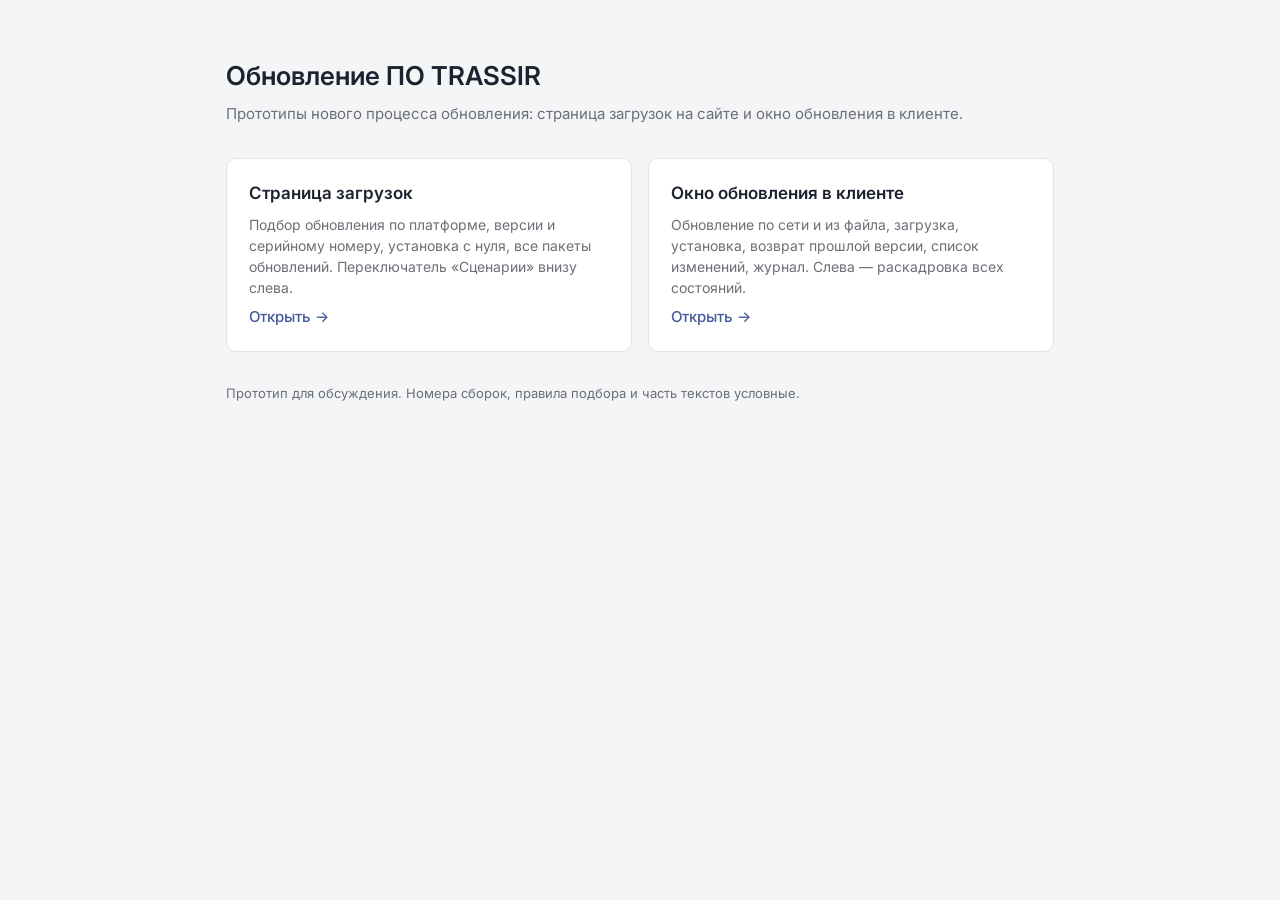
==== index.html @ 15fe6244 "Прототипы обновления ПО TRASSIR: страница загрузок и окно обновления Co-Authored-By: Claude Opus 5.5" ====
<!doctype html>
<html lang="ru">
<head>
<meta charset="utf-8">
<meta name="viewport" content="width=device-width,initial-scale=1">
<title>Обновление ПО TRASSIR — прототипы</title>
<link href="https://fonts.googleapis.com/css2?family=Inter:wght@400;500;600&display=swap" rel="stylesheet">
<style>
:root{--bg:#f4f5f7;--card:#fff;--txt:#1d2230;--muted:#6b6f76;--line:#e1e4ea;--pri:#445b9c;--r:10px}
*{box-sizing:border-box}
body{margin:0;background:var(--bg);color:var(--txt);font:15px/1.5 Inter,system-ui,sans-serif}
main{max-width:860px;margin:0 auto;padding:56px 16px}
h1{font-size:26px;font-weight:600;margin:0 0 8px}
.sub{color:var(--muted);margin:0 0 32px}
.grid{display:grid;grid-template-columns:repeat(auto-fit,minmax(260px,1fr));gap:16px}
a.card{display:flex;flex-direction:column;gap:8px;padding:22px;background:var(--card);border:1px solid var(--line);border-radius:var(--r);color:inherit;text-decoration:none;transition:border-color .15s,box-shadow .15s}
a.card:hover{border-color:var(--pri);box-shadow:0 4px 16px rgba(68,91,156,.12)}
.card b{font-size:17px;font-weight:600}
.card span{color:var(--muted);font-size:14px}
.card i{font-style:normal;color:var(--pri);font-weight:500;margin-top:auto}
.note{margin-top:32px;color:var(--muted);font-size:13px}
</style>
</head>
<body>
<main>
  <h1>Обновление ПО TRASSIR</h1>
  <p class="sub">Прототипы нового процесса обновления: страница загрузок на сайте и окно обновления в клиенте.</p>
  <div class="grid">
    <a class="card" href="site.html"><b>Страница загрузок</b><span>Подбор обновления по платформе, версии и серийному номеру, установка с нуля, все пакеты обновлений. Переключатель «Сценарии» внизу слева.</span><i>Открыть →</i></a>
    <a class="card" href="client.html"><b>Окно обновления в клиенте</b><span>Обновление по сети и из файла, загрузка, установка, возврат прошлой версии, список изменений, журнал. Слева — раскадровка всех состояний.</span><i>Открыть →</i></a>
  </div>
  <p class="note">Прототип для обсуждения. Номера сборок, правила подбора и часть текстов условные.</p>
</main>
</body>
</html>
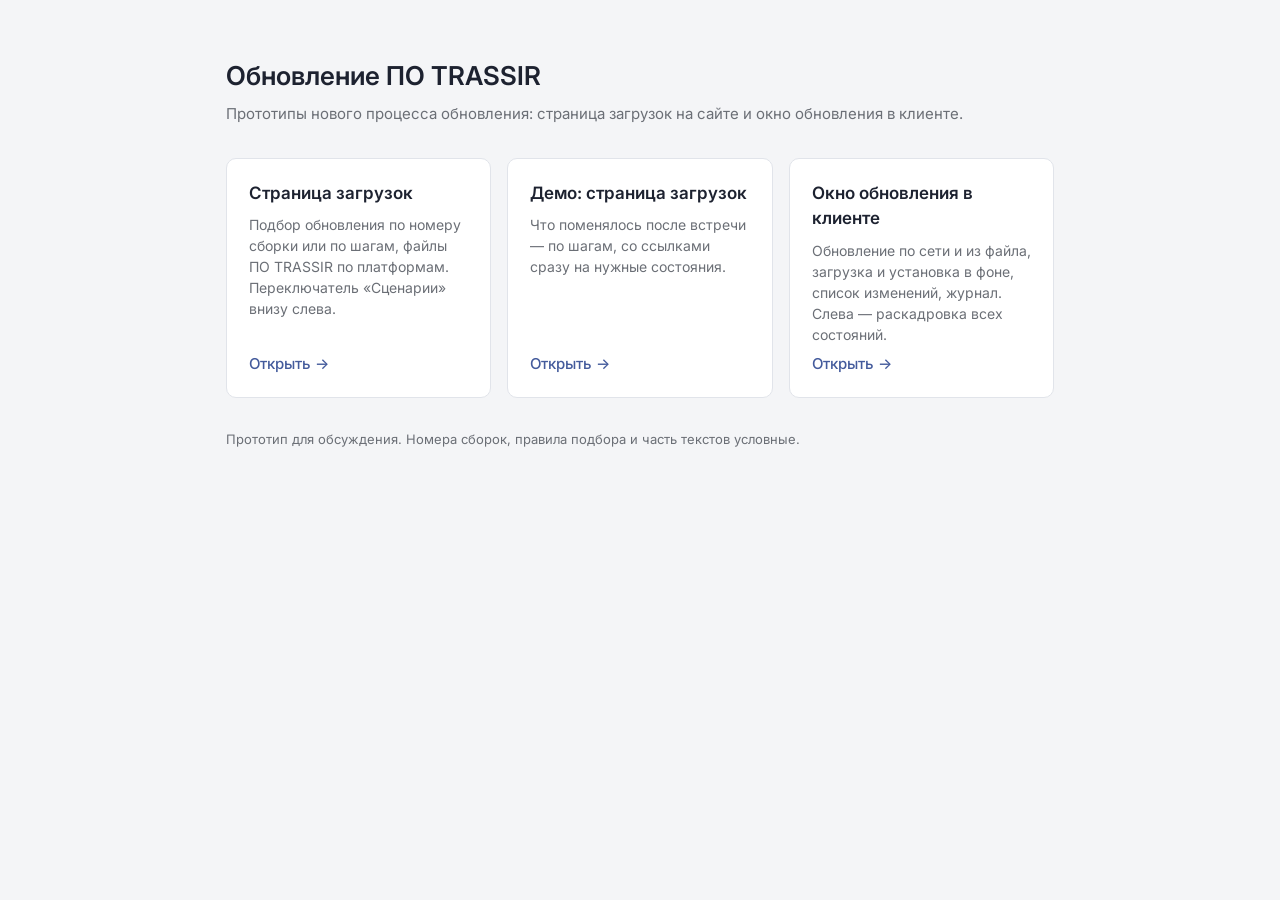
==== commit 168a96b1: "Сайт: правки после встречи №3 и страница демо - Выдача сухая: только файлы, без плюсов-минусов и вкл" ====
--- a/index.html
+++ b/index.html
@@ -26,8 +26,9 @@
   <h1>Обновление ПО TRASSIR</h1>
   <p class="sub">Прототипы нового процесса обновления: страница загрузок на сайте и окно обновления в клиенте.</p>
   <div class="grid">
-    <a class="card" href="site.html"><b>Страница загрузок</b><span>Подбор обновления по платформе, версии и серийному номеру, установка с нуля, все пакеты обновлений. Переключатель «Сценарии» внизу слева.</span><i>Открыть →</i></a>
-    <a class="card" href="client.html"><b>Окно обновления в клиенте</b><span>Обновление по сети и из файла, загрузка, установка, возврат прошлой версии, список изменений, журнал. Слева — раскадровка всех состояний.</span><i>Открыть →</i></a>
+    <a class="card" href="site.html"><b>Страница загрузок</b><span>Подбор обновления по номеру сборки или по шагам, файлы ПО TRASSIR по платформам. Переключатель «Сценарии» внизу слева.</span><i>Открыть →</i></a>
+    <a class="card" href="demo.html"><b>Демо: страница загрузок</b><span>Что поменялось после встречи — по шагам, со ссылками сразу на нужные состояния.</span><i>Открыть →</i></a>
+    <a class="card" href="client.html"><b>Окно обновления в клиенте</b><span>Обновление по сети и из файла, загрузка и установка в фоне, список изменений, журнал. Слева — раскадровка всех состояний.</span><i>Открыть →</i></a>
   </div>
   <p class="note">Прототип для обсуждения. Номера сборок, правила подбора и часть текстов условные.</p>
 </main>
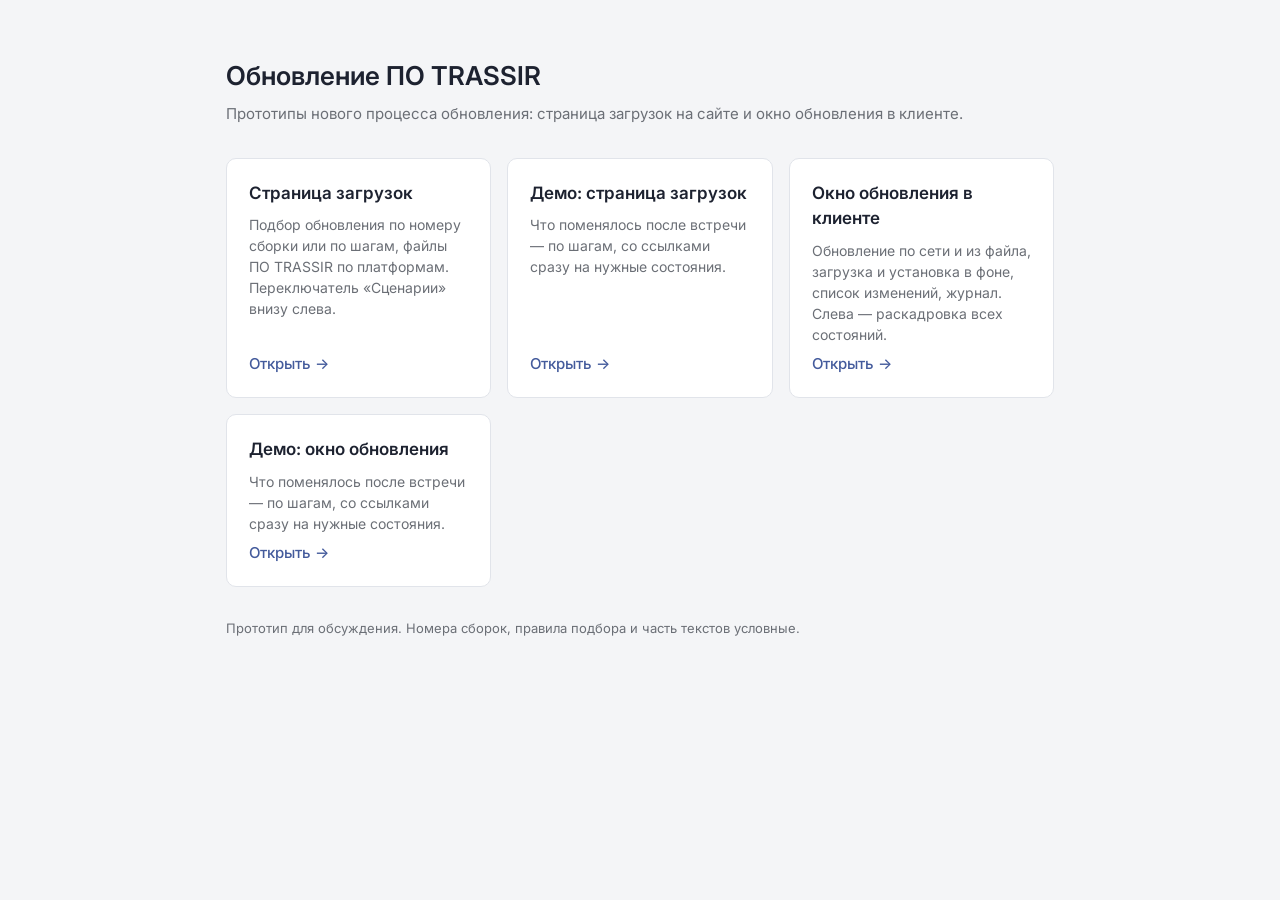
==== commit b2afb57b: "Окно обновления: правки после встречи №3 и страница демо - Раздел «Сеть» по реальному интерфейсу, в " ====
--- a/index.html
+++ b/index.html
@@ -29,6 +29,7 @@
     <a class="card" href="site.html"><b>Страница загрузок</b><span>Подбор обновления по номеру сборки или по шагам, файлы ПО TRASSIR по платформам. Переключатель «Сценарии» внизу слева.</span><i>Открыть →</i></a>
     <a class="card" href="demo.html"><b>Демо: страница загрузок</b><span>Что поменялось после встречи — по шагам, со ссылками сразу на нужные состояния.</span><i>Открыть →</i></a>
     <a class="card" href="client.html"><b>Окно обновления в клиенте</b><span>Обновление по сети и из файла, загрузка и установка в фоне, список изменений, журнал. Слева — раскадровка всех состояний.</span><i>Открыть →</i></a>
+    <a class="card" href="demo-client.html"><b>Демо: окно обновления</b><span>Что поменялось после встречи — по шагам, со ссылками сразу на нужные состояния.</span><i>Открыть →</i></a>
   </div>
   <p class="note">Прототип для обсуждения. Номера сборок, правила подбора и часть текстов условные.</p>
 </main>
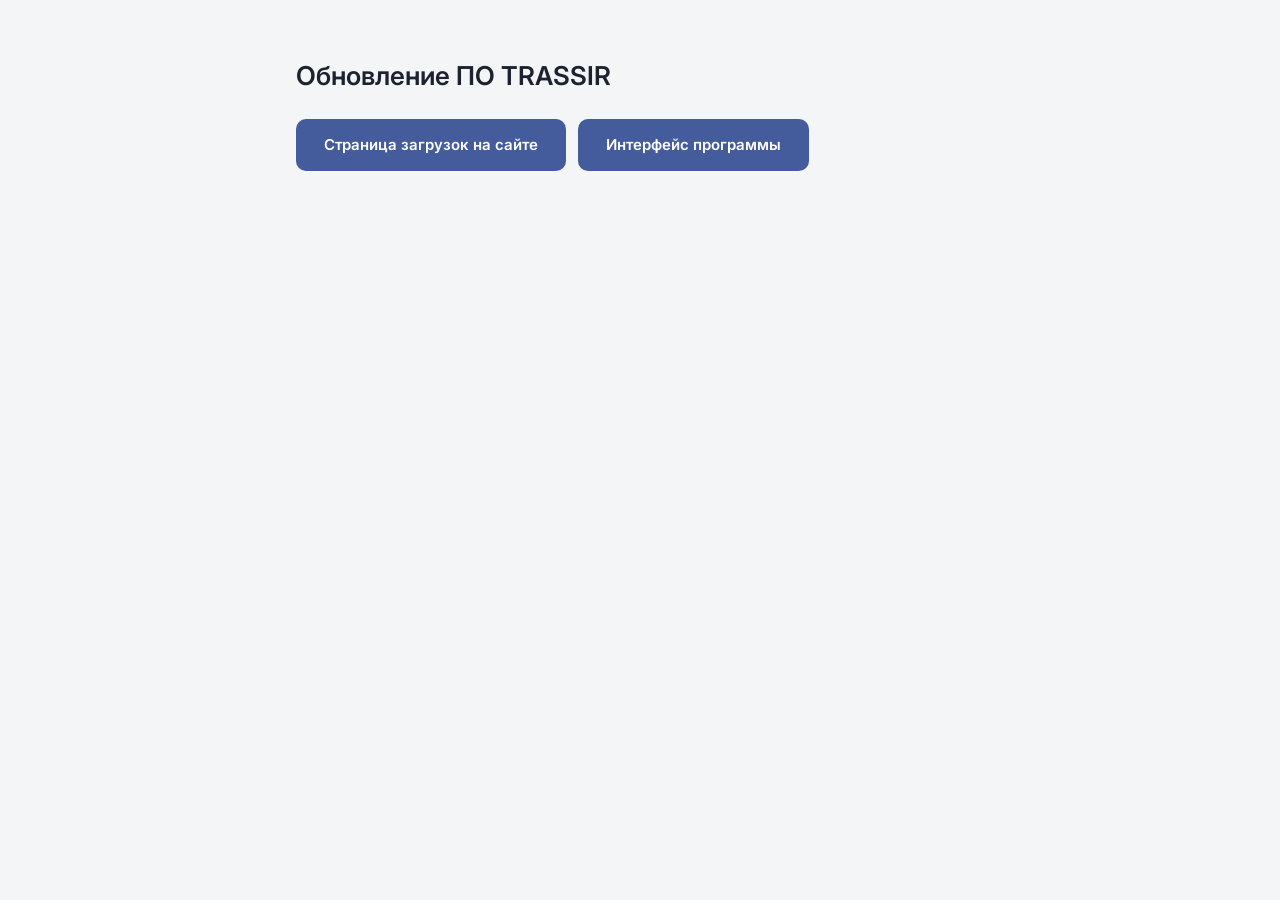
==== commit d69192af: "Главная прототипов: две кнопки — сайт и интерфейс программы Co-Authored-By: Claude Opus 5.5 <noreply" ====
--- a/index.html
+++ b/index.html
@@ -6,32 +6,24 @@
 <title>Обновление ПО TRASSIR — прототипы</title>
 <link href="https://fonts.googleapis.com/css2?family=Inter:wght@400;500;600&display=swap" rel="stylesheet">
 <style>
-:root{--bg:#f4f5f7;--card:#fff;--txt:#1d2230;--muted:#6b6f76;--line:#e1e4ea;--pri:#445b9c;--r:10px}
+:root{--bg:#f4f5f7;--txt:#1d2230;--muted:#6b6f76;--pri:#445b9c;--pri-dk:#364a82;--r:10px}
 *{box-sizing:border-box}
 body{margin:0;background:var(--bg);color:var(--txt);font:15px/1.5 Inter,system-ui,sans-serif}
-main{max-width:860px;margin:0 auto;padding:56px 16px}
-h1{font-size:26px;font-weight:600;margin:0 0 8px}
-.sub{color:var(--muted);margin:0 0 32px}
-.grid{display:grid;grid-template-columns:repeat(auto-fit,minmax(260px,1fr));gap:16px}
-a.card{display:flex;flex-direction:column;gap:8px;padding:22px;background:var(--card);border:1px solid var(--line);border-radius:var(--r);color:inherit;text-decoration:none;transition:border-color .15s,box-shadow .15s}
-a.card:hover{border-color:var(--pri);box-shadow:0 4px 16px rgba(68,91,156,.12)}
-.card b{font-size:17px;font-weight:600}
-.card span{color:var(--muted);font-size:14px}
-.card i{font-style:normal;color:var(--pri);font-weight:500;margin-top:auto}
-.note{margin-top:32px;color:var(--muted);font-size:13px}
+main{max-width:720px;margin:0 auto;padding:56px 16px}
+h1{font-size:26px;font-weight:600;margin:0 0 24px}
+.btns{display:flex;gap:12px;flex-wrap:wrap}
+.btns a{display:inline-flex;align-items:center;justify-content:center;height:52px;padding:0 28px;border-radius:var(--r);background:var(--pri);color:#fff;font-weight:600;text-decoration:none;transition:background .15s}
+.btns a:hover{background:var(--pri-dk)}
+@media (max-width:560px){ .btns a{flex:1 1 100%} }
 </style>
 </head>
 <body>
 <main>
   <h1>Обновление ПО TRASSIR</h1>
-  <p class="sub">Прототипы нового процесса обновления: страница загрузок на сайте и окно обновления в клиенте.</p>
-  <div class="grid">
-    <a class="card" href="site.html"><b>Страница загрузок</b><span>Подбор обновления по номеру сборки или по шагам, файлы ПО TRASSIR по платформам. Переключатель «Сценарии» внизу слева.</span><i>Открыть →</i></a>
-    <a class="card" href="demo.html"><b>Демо: страница загрузок</b><span>Что поменялось после встречи — по шагам, со ссылками сразу на нужные состояния.</span><i>Открыть →</i></a>
-    <a class="card" href="client.html"><b>Окно обновления в клиенте</b><span>Обновление по сети и из файла, загрузка и установка в фоне, список изменений, журнал. Слева — раскадровка всех состояний.</span><i>Открыть →</i></a>
-    <a class="card" href="demo-client.html"><b>Демо: окно обновления</b><span>Что поменялось после встречи — по шагам, со ссылками сразу на нужные состояния.</span><i>Открыть →</i></a>
+  <div class="btns">
+    <a href="site.html">Страница загрузок на сайте</a>
+    <a href="client.html?bare">Интерфейс программы</a>
   </div>
-  <p class="note">Прототип для обсуждения. Номера сборок, правила подбора и часть текстов условные.</p>
 </main>
 </body>
 </html>
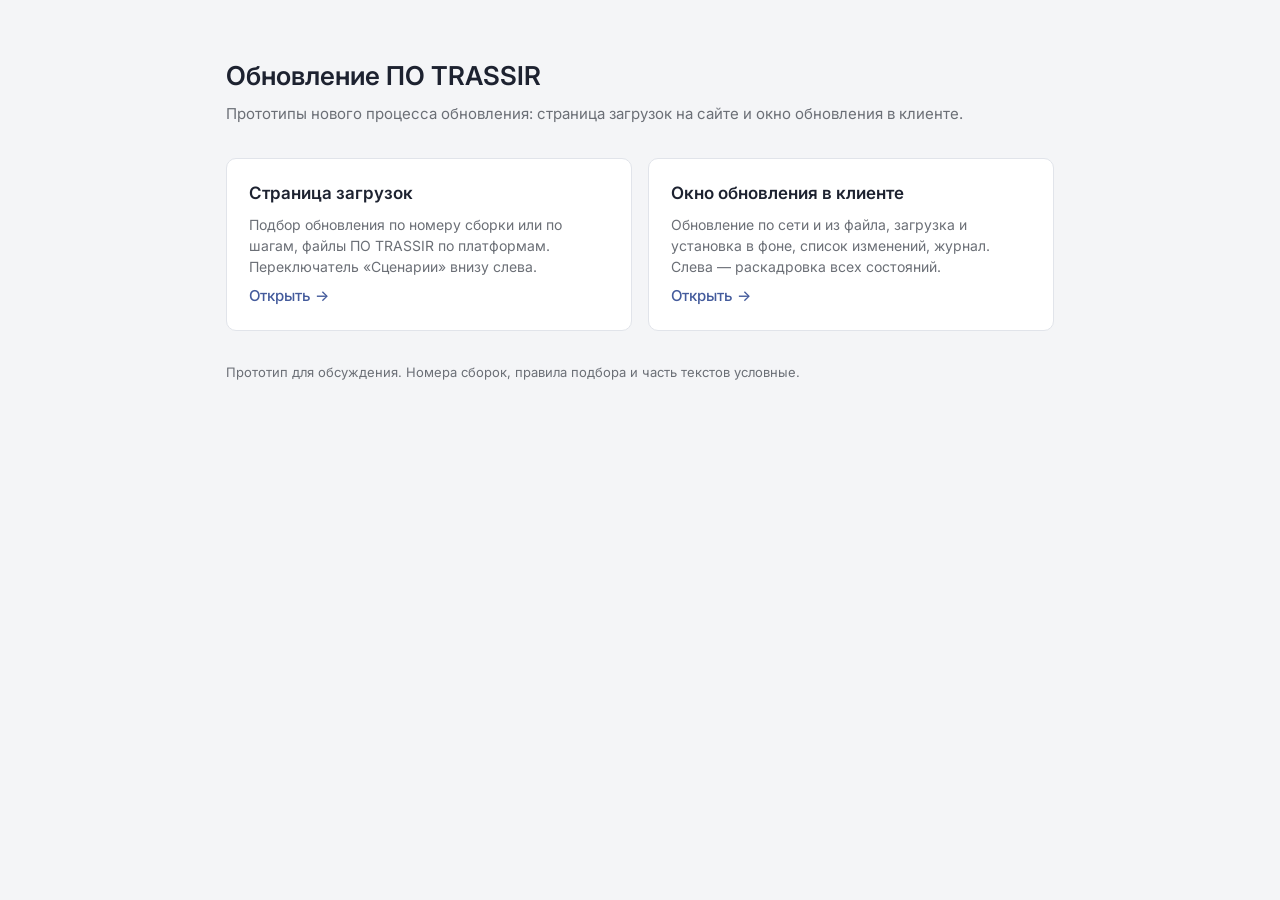
==== commit 02a03e31: "Главная прототипов: две карточки — сайт и окно в программе Co-Authored-By: Claude Opus 5.5 <noreply@" ====
--- a/index.html
+++ b/index.html
@@ -6,24 +6,30 @@
 <title>Обновление ПО TRASSIR — прототипы</title>
 <link href="https://fonts.googleapis.com/css2?family=Inter:wght@400;500;600&display=swap" rel="stylesheet">
 <style>
-:root{--bg:#f4f5f7;--txt:#1d2230;--muted:#6b6f76;--pri:#445b9c;--pri-dk:#364a82;--r:10px}
+:root{--bg:#f4f5f7;--card:#fff;--txt:#1d2230;--muted:#6b6f76;--line:#e1e4ea;--pri:#445b9c;--r:10px}
 *{box-sizing:border-box}
 body{margin:0;background:var(--bg);color:var(--txt);font:15px/1.5 Inter,system-ui,sans-serif}
-main{max-width:720px;margin:0 auto;padding:56px 16px}
-h1{font-size:26px;font-weight:600;margin:0 0 24px}
-.btns{display:flex;gap:12px;flex-wrap:wrap}
-.btns a{display:inline-flex;align-items:center;justify-content:center;height:52px;padding:0 28px;border-radius:var(--r);background:var(--pri);color:#fff;font-weight:600;text-decoration:none;transition:background .15s}
-.btns a:hover{background:var(--pri-dk)}
-@media (max-width:560px){ .btns a{flex:1 1 100%} }
+main{max-width:860px;margin:0 auto;padding:56px 16px}
+h1{font-size:26px;font-weight:600;margin:0 0 8px}
+.sub{color:var(--muted);margin:0 0 32px}
+.grid{display:grid;grid-template-columns:repeat(auto-fit,minmax(260px,1fr));gap:16px}
+a.card{display:flex;flex-direction:column;gap:8px;padding:22px;background:var(--card);border:1px solid var(--line);border-radius:var(--r);color:inherit;text-decoration:none;transition:border-color .15s,box-shadow .15s}
+a.card:hover{border-color:var(--pri);box-shadow:0 4px 16px rgba(68,91,156,.12)}
+.card b{font-size:17px;font-weight:600}
+.card span{color:var(--muted);font-size:14px}
+.card i{font-style:normal;color:var(--pri);font-weight:500;margin-top:auto}
+.note{margin-top:32px;color:var(--muted);font-size:13px}
 </style>
 </head>
 <body>
 <main>
   <h1>Обновление ПО TRASSIR</h1>
-  <div class="btns">
-    <a href="site.html">Страница загрузок на сайте</a>
-    <a href="client.html?bare">Интерфейс программы</a>
+  <p class="sub">Прототипы нового процесса обновления: страница загрузок на сайте и окно обновления в клиенте.</p>
+  <div class="grid">
+    <a class="card" href="site.html"><b>Страница загрузок</b><span>Подбор обновления по номеру сборки или по шагам, файлы ПО TRASSIR по платформам. Переключатель «Сценарии» внизу слева.</span><i>Открыть →</i></a>
+    <a class="card" href="client.html"><b>Окно обновления в клиенте</b><span>Обновление по сети и из файла, загрузка и установка в фоне, список изменений, журнал. Слева — раскадровка всех состояний.</span><i>Открыть →</i></a>
   </div>
+  <p class="note">Прототип для обсуждения. Номера сборок, правила подбора и часть текстов условные.</p>
 </main>
 </body>
 </html>
